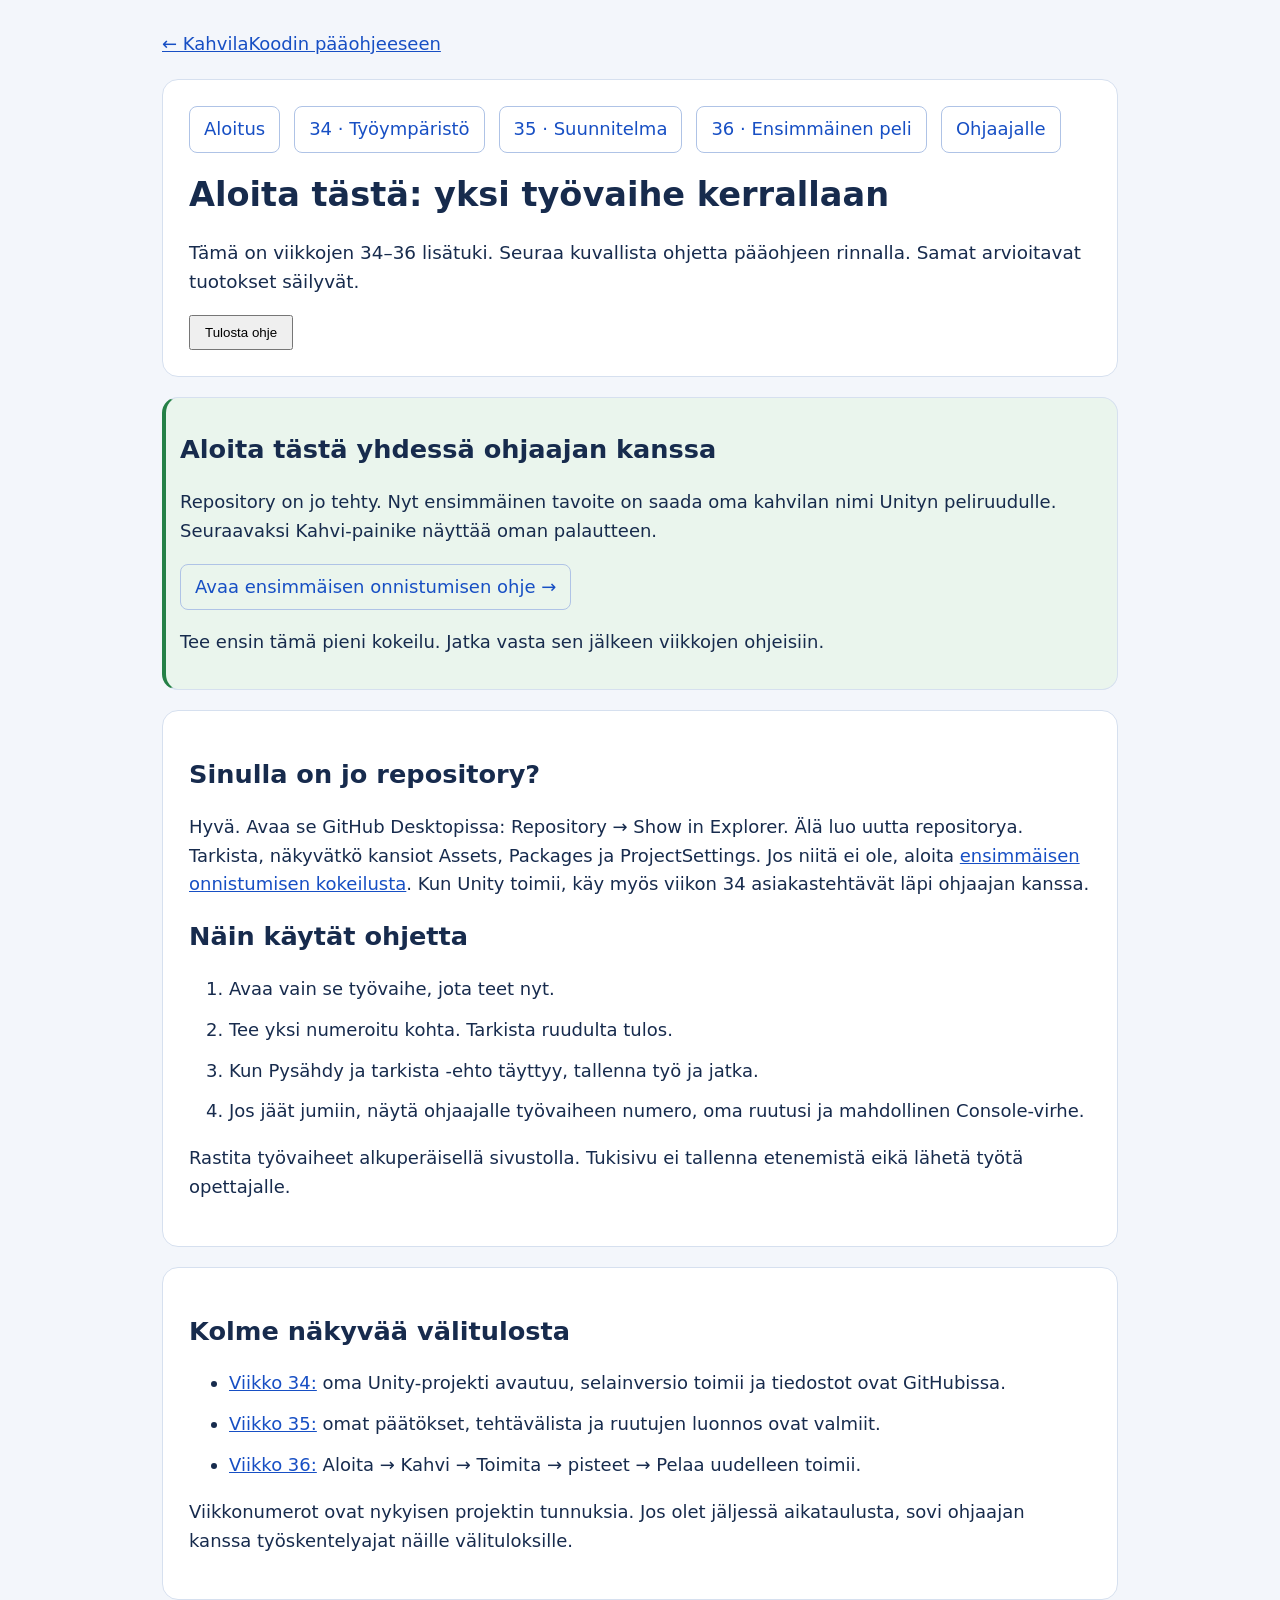
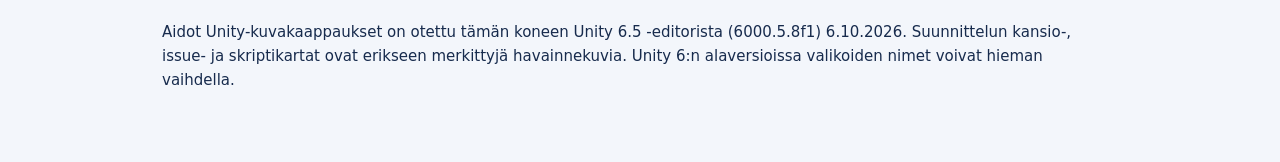
==== tuki/index.html @ bd563453 "Lisää kuvallinen Unity 6 -aloitustuki viikoille 34–36" ====
<!doctype html><html lang="fi"><head><meta charset="utf-8"><meta name="viewport" content="width=device-width,initial-scale=1"><title>Aloita tästä: yksi työvaihe kerrallaan – KahvilaKoodi</title><link rel="stylesheet" href="tuki.css"></head><body><main><a href="../index.html">← KahvilaKoodin pääohjeeseen</a><header><nav aria-label="Tukimateriaalin sivut"><a class="pill" href="index.html">Aloitus</a><a class="pill" href="viikko-34.html">34 · Työympäristö</a><a class="pill" href="viikko-35.html">35 · Suunnitelma</a><a class="pill" href="viikko-36.html">36 · Ensimmäinen peli</a><a class="pill" href="ohjaajalle.html">Ohjaajalle</a></nav><h1>Aloita tästä: yksi työvaihe kerrallaan</h1><p class="lead">Tämä on viikkojen 34–36 lisätuki. Seuraa kuvallista ohjetta pääohjeen rinnalla. Samat arvioitavat tuotokset säilyvät.</p><button class="print" onclick="window.print()">Tulosta ohje</button></header><section class="check"><h2>Aloita tästä yhdessä ohjaajan kanssa</h2><p>Repository on jo tehty. Nyt ensimmäinen tavoite on saada oma kahvilan nimi Unityn peliruudulle. Seuraavaksi Kahvi-painike näyttää oman palautteen.</p><a class="pill" href="ensimmainen-onnistuminen.html">Avaa ensimmäisen onnistumisen ohje →</a><p>Tee ensin tämä pieni kokeilu. Jatka vasta sen jälkeen viikkojen ohjeisiin.</p></section><section><h2>Sinulla on jo repository?</h2><p>Hyvä. Avaa se GitHub Desktopissa: Repository → Show in Explorer. Älä luo uutta repositorya. Tarkista, näkyvätkö kansiot Assets, Packages ja ProjectSettings. Jos niitä ei ole, aloita <a href="ensimmainen-onnistuminen.html">ensimmäisen onnistumisen kokeilusta</a>. Kun Unity toimii, käy myös viikon 34 asiakastehtävät läpi ohjaajan kanssa.</p><h2>Näin käytät ohjetta</h2><ol><li>Avaa vain se työvaihe, jota teet nyt.</li><li>Tee yksi numeroitu kohta. Tarkista ruudulta tulos.</li><li>Kun Pysähdy ja tarkista -ehto täyttyy, tallenna työ ja jatka.</li><li>Jos jäät jumiin, näytä ohjaajalle työvaiheen numero, oma ruutusi ja mahdollinen Console-virhe.</li></ol><p>Rastita työvaiheet alkuperäisellä sivustolla. Tukisivu ei tallenna etenemistä eikä lähetä työtä opettajalle.</p></section><section><h2>Kolme näkyvää välitulosta</h2><ul><li><a href="viikko-34.html">Viikko 34:</a> oma Unity-projekti avautuu, selainversio toimii ja tiedostot ovat GitHubissa.</li><li><a href="viikko-35.html">Viikko 35:</a> omat päätökset, tehtävälista ja ruutujen luonnos ovat valmiit.</li><li><a href="viikko-36.html">Viikko 36:</a> Aloita → Kahvi → Toimita → pisteet → Pelaa uudelleen toimii.</li></ul><p>Viikkonumerot ovat nykyisen projektin tunnuksia. Jos olet jäljessä aikataulusta, sovi ohjaajan kanssa työskentelyajat näille välituloksille.</p></section><footer>Aidot Unity-kuvakaappaukset on otettu tämän koneen Unity 6.5 -editorista (6000.5.8f1) 6.10.2026. Suunnittelun kansio-, issue- ja skriptikartat ovat erikseen merkittyjä havainnekuvia. Unity 6:n alaversioissa valikoiden nimet voivat hieman vaihdella.</footer></main></body></html>
---- tuki/tuki.css ----
*{box-sizing:border-box}body{margin:0;background:#f3f6fb;color:#172b4d;font:18px/1.6 system-ui,sans-serif}main{max-width:1000px;margin:auto;padding:30px 22px 70px}header,section,aside{background:white;border:1px solid #d6e0ef;border-radius:16px;padding:26px;margin:20px 0}h1{font-size:2.1rem;line-height:1.2}h2{font-size:1.6rem;line-height:1.3}h3{font-size:1.15rem}a{color:#174fc4}nav{display:flex;gap:14px;flex-wrap:wrap}.pill{display:inline-block;padding:8px 14px;border:1px solid #afc3e6;border-radius:8px;text-decoration:none}.lead{font-size:1.15rem}.check{background:#eaf5ed;padding:14px;border-left:4px solid #258047}.help{background:#fff5df;padding:14px;border-left:4px solid #a16a08}li{margin:12px 0}code{background:#eef2f8;padding:2px 5px;border-radius:4px}pre{background:#172b4d;color:white;padding:20px;overflow:auto;font-size:15px;line-height:1.5}pre code{background:transparent;padding:0}figure{margin:22px 0}img{display:block;width:100%;height:auto;border:1px solid #cad6e8;border-radius:8px}figcaption{font-size:15px;color:#46546b;margin-top:8px}table{border-collapse:collapse;width:100%;font-size:16px}td,th{padding:10px;border:1px solid #cbd5e1;text-align:left}summary{cursor:pointer;font-weight:650;padding:10px}section{scroll-margin-top:18px}.steps{padding-left:28px}button{padding:8px 14px;cursor:pointer}footer{font-size:15px} @media(max-width:600px){main{padding:16px 10px}header,section,aside{padding:18px}h1{font-size:1.7rem}table{font-size:14px}td,th{padding:6px}}@media print{body{background:white;font-size:12pt}nav,.print,button{display:none}section{break-inside:avoid;border-radius:0;padding:12px}details{display:block}main{padding:0;max-width:none}a{color:inherit}img{max-height:430px;object-fit:contain}}
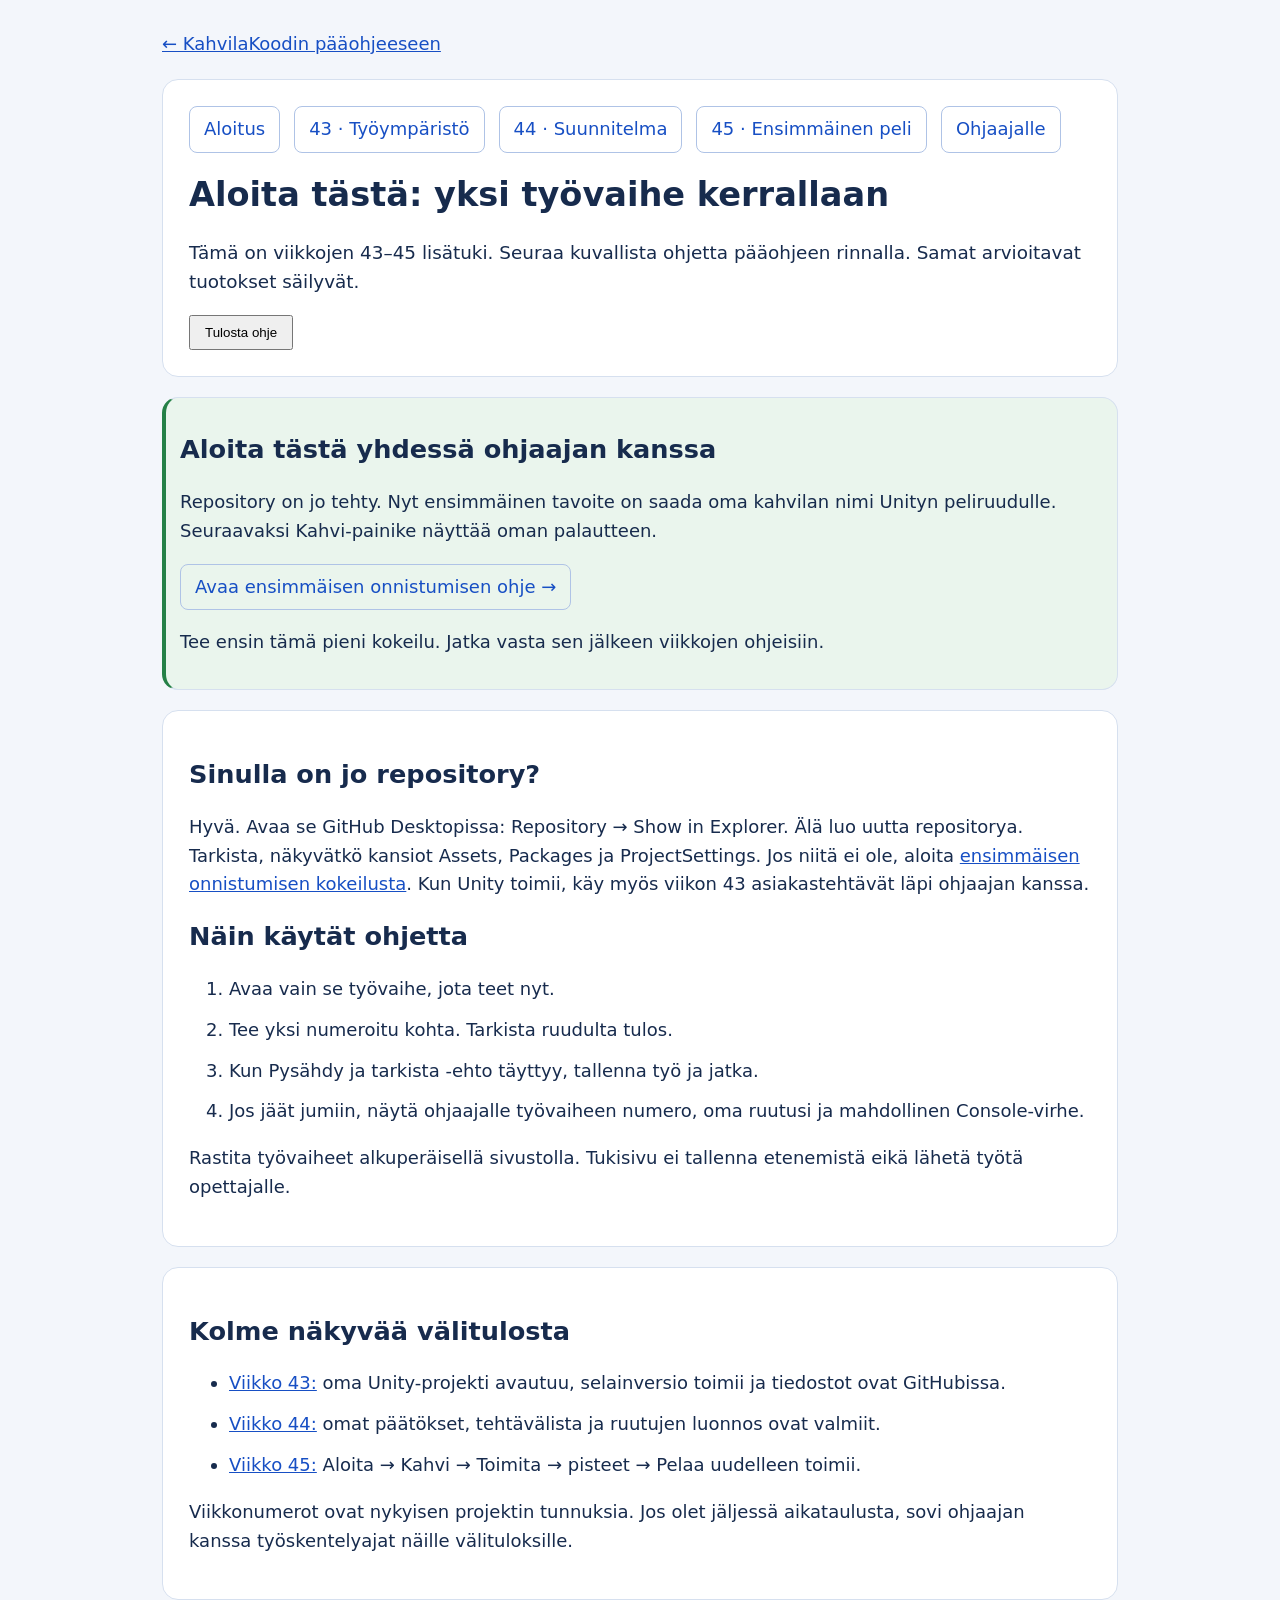
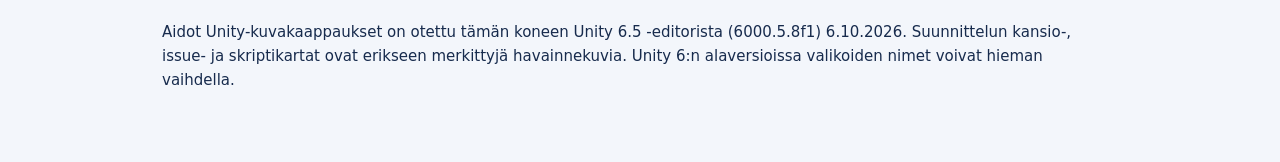
==== commit ced811f0: "KahvilaKoodi alkaa alusta: viikot 43–51/2026 ja 2–7/2027 Sisältö ja 15 työviikkoa ennallaan, uusi aj" ====
--- a/tuki/index.html
+++ b/tuki/index.html
@@ -1 +1 @@
-<!doctype html><html lang="fi"><head><meta charset="utf-8"><meta name="viewport" content="width=device-width,initial-scale=1"><title>Aloita tästä: yksi työvaihe kerrallaan – KahvilaKoodi</title><link rel="stylesheet" href="tuki.css"></head><body><main><a href="../index.html">← KahvilaKoodin pääohjeeseen</a><header><nav aria-label="Tukimateriaalin sivut"><a class="pill" href="index.html">Aloitus</a><a class="pill" href="viikko-34.html">34 · Työympäristö</a><a class="pill" href="viikko-35.html">35 · Suunnitelma</a><a class="pill" href="viikko-36.html">36 · Ensimmäinen peli</a><a class="pill" href="ohjaajalle.html">Ohjaajalle</a></nav><h1>Aloita tästä: yksi työvaihe kerrallaan</h1><p class="lead">Tämä on viikkojen 34–36 lisätuki. Seuraa kuvallista ohjetta pääohjeen rinnalla. Samat arvioitavat tuotokset säilyvät.</p><button class="print" onclick="window.print()">Tulosta ohje</button></header><section class="check"><h2>Aloita tästä yhdessä ohjaajan kanssa</h2><p>Repository on jo tehty. Nyt ensimmäinen tavoite on saada oma kahvilan nimi Unityn peliruudulle. Seuraavaksi Kahvi-painike näyttää oman palautteen.</p><a class="pill" href="ensimmainen-onnistuminen.html">Avaa ensimmäisen onnistumisen ohje →</a><p>Tee ensin tämä pieni kokeilu. Jatka vasta sen jälkeen viikkojen ohjeisiin.</p></section><section><h2>Sinulla on jo repository?</h2><p>Hyvä. Avaa se GitHub Desktopissa: Repository → Show in Explorer. Älä luo uutta repositorya. Tarkista, näkyvätkö kansiot Assets, Packages ja ProjectSettings. Jos niitä ei ole, aloita <a href="ensimmainen-onnistuminen.html">ensimmäisen onnistumisen kokeilusta</a>. Kun Unity toimii, käy myös viikon 34 asiakastehtävät läpi ohjaajan kanssa.</p><h2>Näin käytät ohjetta</h2><ol><li>Avaa vain se työvaihe, jota teet nyt.</li><li>Tee yksi numeroitu kohta. Tarkista ruudulta tulos.</li><li>Kun Pysähdy ja tarkista -ehto täyttyy, tallenna työ ja jatka.</li><li>Jos jäät jumiin, näytä ohjaajalle työvaiheen numero, oma ruutusi ja mahdollinen Console-virhe.</li></ol><p>Rastita työvaiheet alkuperäisellä sivustolla. Tukisivu ei tallenna etenemistä eikä lähetä työtä opettajalle.</p></section><section><h2>Kolme näkyvää välitulosta</h2><ul><li><a href="viikko-34.html">Viikko 34:</a> oma Unity-projekti avautuu, selainversio toimii ja tiedostot ovat GitHubissa.</li><li><a href="viikko-35.html">Viikko 35:</a> omat päätökset, tehtävälista ja ruutujen luonnos ovat valmiit.</li><li><a href="viikko-36.html">Viikko 36:</a> Aloita → Kahvi → Toimita → pisteet → Pelaa uudelleen toimii.</li></ul><p>Viikkonumerot ovat nykyisen projektin tunnuksia. Jos olet jäljessä aikataulusta, sovi ohjaajan kanssa työskentelyajat näille välituloksille.</p></section><footer>Aidot Unity-kuvakaappaukset on otettu tämän koneen Unity 6.5 -editorista (6000.5.8f1) 6.10.2026. Suunnittelun kansio-, issue- ja skriptikartat ovat erikseen merkittyjä havainnekuvia. Unity 6:n alaversioissa valikoiden nimet voivat hieman vaihdella.</footer></main></body></html>+<!doctype html><html lang="fi"><head><meta charset="utf-8"><meta name="viewport" content="width=device-width,initial-scale=1"><title>Aloita tästä: yksi työvaihe kerrallaan – KahvilaKoodi</title><link rel="stylesheet" href="tuki.css"></head><body><main><a href="../index.html">← KahvilaKoodin pääohjeeseen</a><header><nav aria-label="Tukimateriaalin sivut"><a class="pill" href="index.html">Aloitus</a><a class="pill" href="viikko-43.html">43 · Työympäristö</a><a class="pill" href="viikko-44.html">44 · Suunnitelma</a><a class="pill" href="viikko-45.html">45 · Ensimmäinen peli</a><a class="pill" href="ohjaajalle.html">Ohjaajalle</a></nav><h1>Aloita tästä: yksi työvaihe kerrallaan</h1><p class="lead">Tämä on viikkojen 43–45 lisätuki. Seuraa kuvallista ohjetta pääohjeen rinnalla. Samat arvioitavat tuotokset säilyvät.</p><button class="print" onclick="window.print()">Tulosta ohje</button></header><section class="check"><h2>Aloita tästä yhdessä ohjaajan kanssa</h2><p>Repository on jo tehty. Nyt ensimmäinen tavoite on saada oma kahvilan nimi Unityn peliruudulle. Seuraavaksi Kahvi-painike näyttää oman palautteen.</p><a class="pill" href="ensimmainen-onnistuminen.html">Avaa ensimmäisen onnistumisen ohje →</a><p>Tee ensin tämä pieni kokeilu. Jatka vasta sen jälkeen viikkojen ohjeisiin.</p></section><section><h2>Sinulla on jo repository?</h2><p>Hyvä. Avaa se GitHub Desktopissa: Repository → Show in Explorer. Älä luo uutta repositorya. Tarkista, näkyvätkö kansiot Assets, Packages ja ProjectSettings. Jos niitä ei ole, aloita <a href="ensimmainen-onnistuminen.html">ensimmäisen onnistumisen kokeilusta</a>. Kun Unity toimii, käy myös viikon 43 asiakastehtävät läpi ohjaajan kanssa.</p><h2>Näin käytät ohjetta</h2><ol><li>Avaa vain se työvaihe, jota teet nyt.</li><li>Tee yksi numeroitu kohta. Tarkista ruudulta tulos.</li><li>Kun Pysähdy ja tarkista -ehto täyttyy, tallenna työ ja jatka.</li><li>Jos jäät jumiin, näytä ohjaajalle työvaiheen numero, oma ruutusi ja mahdollinen Console-virhe.</li></ol><p>Rastita työvaiheet alkuperäisellä sivustolla. Tukisivu ei tallenna etenemistä eikä lähetä työtä opettajalle.</p></section><section><h2>Kolme näkyvää välitulosta</h2><ul><li><a href="viikko-43.html">Viikko 43:</a> oma Unity-projekti avautuu, selainversio toimii ja tiedostot ovat GitHubissa.</li><li><a href="viikko-44.html">Viikko 44:</a> omat päätökset, tehtävälista ja ruutujen luonnos ovat valmiit.</li><li><a href="viikko-45.html">Viikko 45:</a> Aloita → Kahvi → Toimita → pisteet → Pelaa uudelleen toimii.</li></ul><p>Viikkonumerot ovat nykyisen projektin tunnuksia. Jos olet jäljessä aikataulusta, sovi ohjaajan kanssa työskentelyajat näille välituloksille.</p></section><footer>Aidot Unity-kuvakaappaukset on otettu tämän koneen Unity 6.5 -editorista (6000.5.8f1) 6.10.2026. Suunnittelun kansio-, issue- ja skriptikartat ovat erikseen merkittyjä havainnekuvia. Unity 6:n alaversioissa valikoiden nimet voivat hieman vaihdella.</footer></main></body></html>
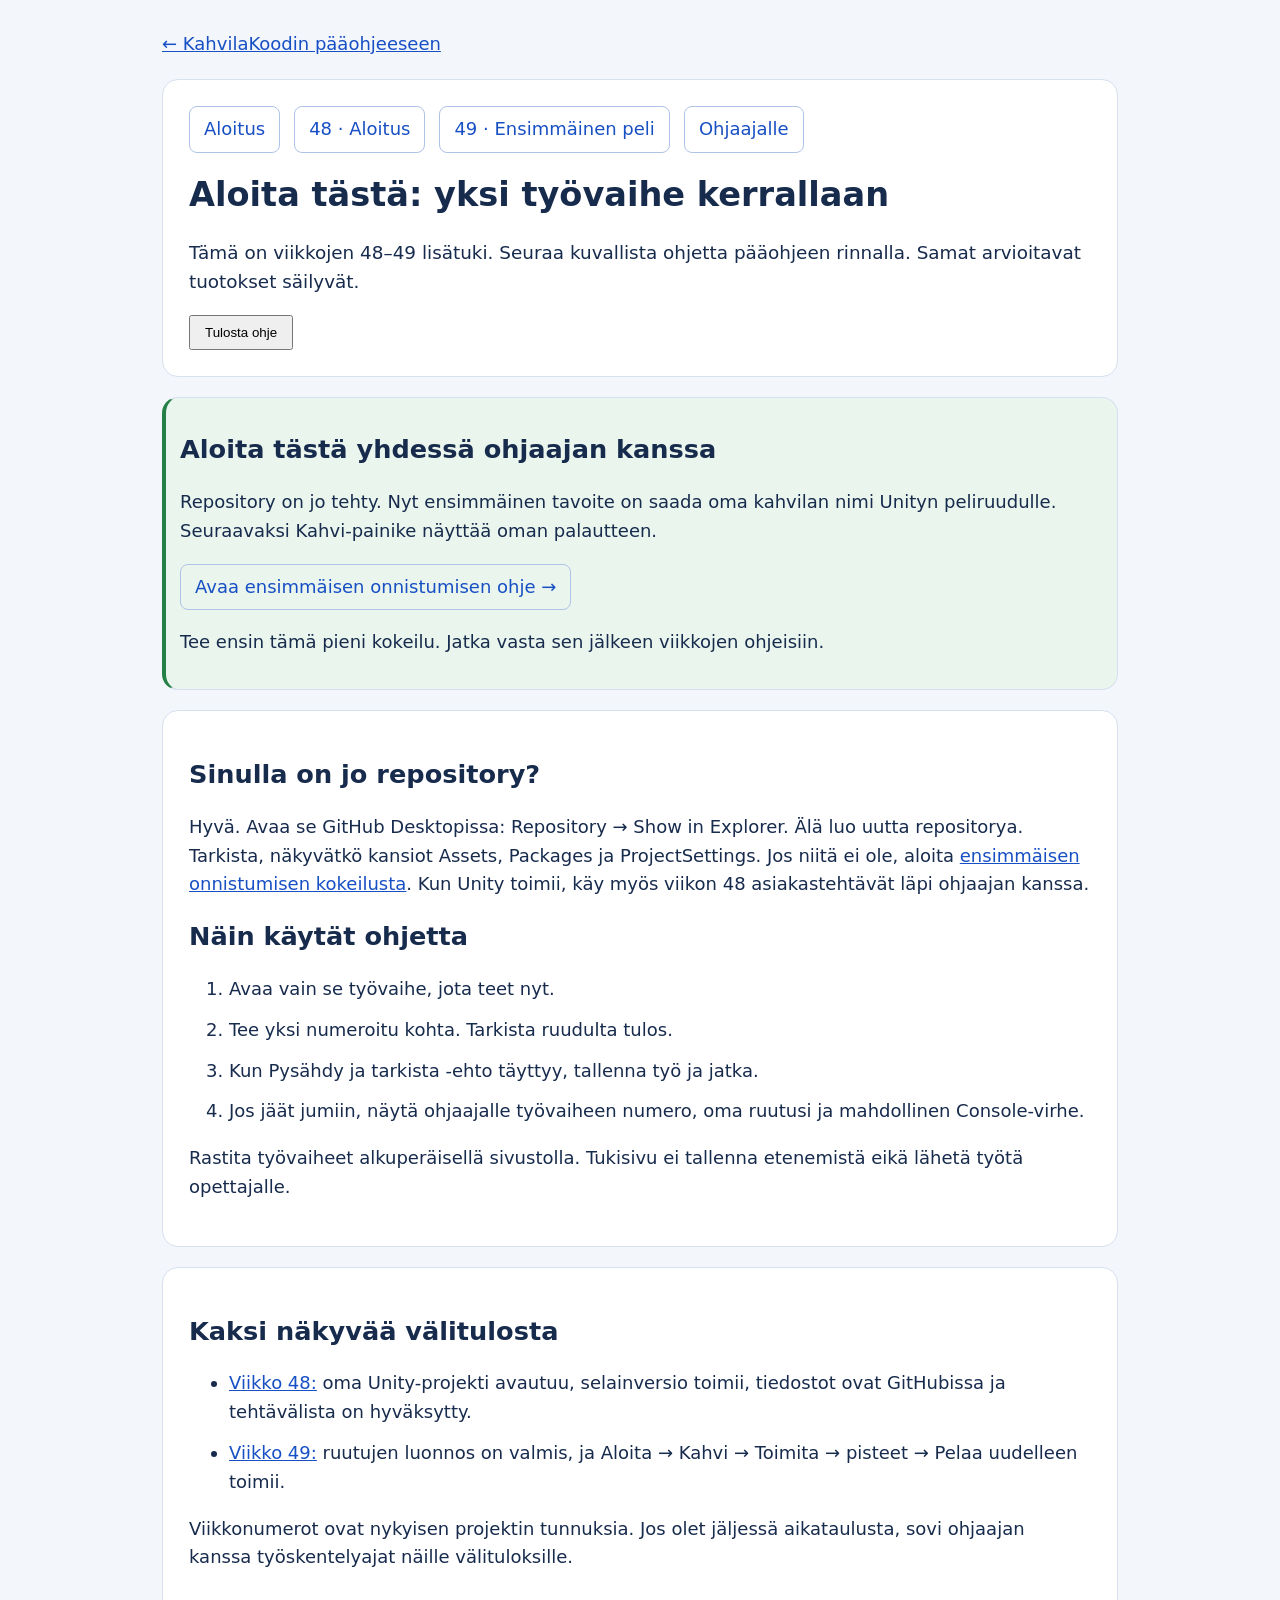
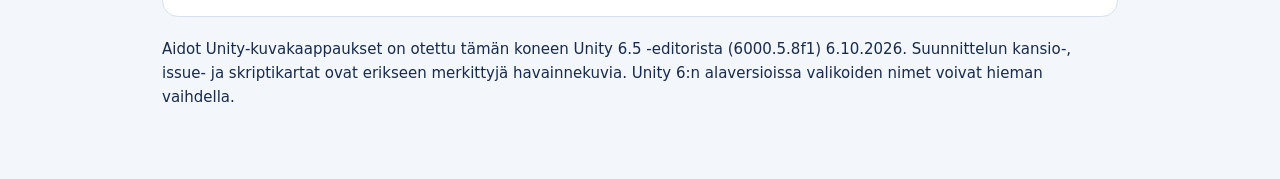
==== commit 9102d68b: "KahvilaKoodi: kevennys ja uusi aikataulu vk 48–4, luovutus pe 29.1.2027 - 10 viikkoa (vk 48–53/2026 " ====
--- a/tuki/index.html
+++ b/tuki/index.html
@@ -1 +1 @@
-<!doctype html><html lang="fi"><head><meta charset="utf-8"><meta name="viewport" content="width=device-width,initial-scale=1"><title>Aloita tästä: yksi työvaihe kerrallaan – KahvilaKoodi</title><link rel="stylesheet" href="tuki.css"></head><body><main><a href="../index.html">← KahvilaKoodin pääohjeeseen</a><header><nav aria-label="Tukimateriaalin sivut"><a class="pill" href="index.html">Aloitus</a><a class="pill" href="viikko-43.html">43 · Työympäristö</a><a class="pill" href="viikko-44.html">44 · Suunnitelma</a><a class="pill" href="viikko-45.html">45 · Ensimmäinen peli</a><a class="pill" href="ohjaajalle.html">Ohjaajalle</a></nav><h1>Aloita tästä: yksi työvaihe kerrallaan</h1><p class="lead">Tämä on viikkojen 43–45 lisätuki. Seuraa kuvallista ohjetta pääohjeen rinnalla. Samat arvioitavat tuotokset säilyvät.</p><button class="print" onclick="window.print()">Tulosta ohje</button></header><section class="check"><h2>Aloita tästä yhdessä ohjaajan kanssa</h2><p>Repository on jo tehty. Nyt ensimmäinen tavoite on saada oma kahvilan nimi Unityn peliruudulle. Seuraavaksi Kahvi-painike näyttää oman palautteen.</p><a class="pill" href="ensimmainen-onnistuminen.html">Avaa ensimmäisen onnistumisen ohje →</a><p>Tee ensin tämä pieni kokeilu. Jatka vasta sen jälkeen viikkojen ohjeisiin.</p></section><section><h2>Sinulla on jo repository?</h2><p>Hyvä. Avaa se GitHub Desktopissa: Repository → Show in Explorer. Älä luo uutta repositorya. Tarkista, näkyvätkö kansiot Assets, Packages ja ProjectSettings. Jos niitä ei ole, aloita <a href="ensimmainen-onnistuminen.html">ensimmäisen onnistumisen kokeilusta</a>. Kun Unity toimii, käy myös viikon 43 asiakastehtävät läpi ohjaajan kanssa.</p><h2>Näin käytät ohjetta</h2><ol><li>Avaa vain se työvaihe, jota teet nyt.</li><li>Tee yksi numeroitu kohta. Tarkista ruudulta tulos.</li><li>Kun Pysähdy ja tarkista -ehto täyttyy, tallenna työ ja jatka.</li><li>Jos jäät jumiin, näytä ohjaajalle työvaiheen numero, oma ruutusi ja mahdollinen Console-virhe.</li></ol><p>Rastita työvaiheet alkuperäisellä sivustolla. Tukisivu ei tallenna etenemistä eikä lähetä työtä opettajalle.</p></section><section><h2>Kolme näkyvää välitulosta</h2><ul><li><a href="viikko-43.html">Viikko 43:</a> oma Unity-projekti avautuu, selainversio toimii ja tiedostot ovat GitHubissa.</li><li><a href="viikko-44.html">Viikko 44:</a> omat päätökset, tehtävälista ja ruutujen luonnos ovat valmiit.</li><li><a href="viikko-45.html">Viikko 45:</a> Aloita → Kahvi → Toimita → pisteet → Pelaa uudelleen toimii.</li></ul><p>Viikkonumerot ovat nykyisen projektin tunnuksia. Jos olet jäljessä aikataulusta, sovi ohjaajan kanssa työskentelyajat näille välituloksille.</p></section><footer>Aidot Unity-kuvakaappaukset on otettu tämän koneen Unity 6.5 -editorista (6000.5.8f1) 6.10.2026. Suunnittelun kansio-, issue- ja skriptikartat ovat erikseen merkittyjä havainnekuvia. Unity 6:n alaversioissa valikoiden nimet voivat hieman vaihdella.</footer></main></body></html>+<!doctype html><html lang="fi"><head><meta charset="utf-8"><meta name="viewport" content="width=device-width,initial-scale=1"><title>Aloita tästä: yksi työvaihe kerrallaan – KahvilaKoodi</title><link rel="stylesheet" href="tuki.css"></head><body><main><a href="../index.html">← KahvilaKoodin pääohjeeseen</a><header><nav aria-label="Tukimateriaalin sivut"><a class="pill" href="index.html">Aloitus</a><a class="pill" href="viikko-48.html">48 · Aloitus</a><a class="pill" href="viikko-49.html">49 · Ensimmäinen peli</a><a class="pill" href="ohjaajalle.html">Ohjaajalle</a></nav><h1>Aloita tästä: yksi työvaihe kerrallaan</h1><p class="lead">Tämä on viikkojen 48–49 lisätuki. Seuraa kuvallista ohjetta pääohjeen rinnalla. Samat arvioitavat tuotokset säilyvät.</p><button class="print" onclick="window.print()">Tulosta ohje</button></header><section class="check"><h2>Aloita tästä yhdessä ohjaajan kanssa</h2><p>Repository on jo tehty. Nyt ensimmäinen tavoite on saada oma kahvilan nimi Unityn peliruudulle. Seuraavaksi Kahvi-painike näyttää oman palautteen.</p><a class="pill" href="ensimmainen-onnistuminen.html">Avaa ensimmäisen onnistumisen ohje →</a><p>Tee ensin tämä pieni kokeilu. Jatka vasta sen jälkeen viikkojen ohjeisiin.</p></section><section><h2>Sinulla on jo repository?</h2><p>Hyvä. Avaa se GitHub Desktopissa: Repository → Show in Explorer. Älä luo uutta repositorya. Tarkista, näkyvätkö kansiot Assets, Packages ja ProjectSettings. Jos niitä ei ole, aloita <a href="ensimmainen-onnistuminen.html">ensimmäisen onnistumisen kokeilusta</a>. Kun Unity toimii, käy myös viikon 48 asiakastehtävät läpi ohjaajan kanssa.</p><h2>Näin käytät ohjetta</h2><ol><li>Avaa vain se työvaihe, jota teet nyt.</li><li>Tee yksi numeroitu kohta. Tarkista ruudulta tulos.</li><li>Kun Pysähdy ja tarkista -ehto täyttyy, tallenna työ ja jatka.</li><li>Jos jäät jumiin, näytä ohjaajalle työvaiheen numero, oma ruutusi ja mahdollinen Console-virhe.</li></ol><p>Rastita työvaiheet alkuperäisellä sivustolla. Tukisivu ei tallenna etenemistä eikä lähetä työtä opettajalle.</p></section><section><h2>Kaksi näkyvää välitulosta</h2><ul><li><a href="viikko-48.html">Viikko 48:</a> oma Unity-projekti avautuu, selainversio toimii, tiedostot ovat GitHubissa ja tehtävälista on hyväksytty.</li><li><a href="viikko-49.html">Viikko 49:</a> ruutujen luonnos on valmis, ja Aloita → Kahvi → Toimita → pisteet → Pelaa uudelleen toimii.</li></ul><p>Viikkonumerot ovat nykyisen projektin tunnuksia. Jos olet jäljessä aikataulusta, sovi ohjaajan kanssa työskentelyajat näille välituloksille.</p></section><footer>Aidot Unity-kuvakaappaukset on otettu tämän koneen Unity 6.5 -editorista (6000.5.8f1) 6.10.2026. Suunnittelun kansio-, issue- ja skriptikartat ovat erikseen merkittyjä havainnekuvia. Unity 6:n alaversioissa valikoiden nimet voivat hieman vaihdella.</footer></main></body></html>
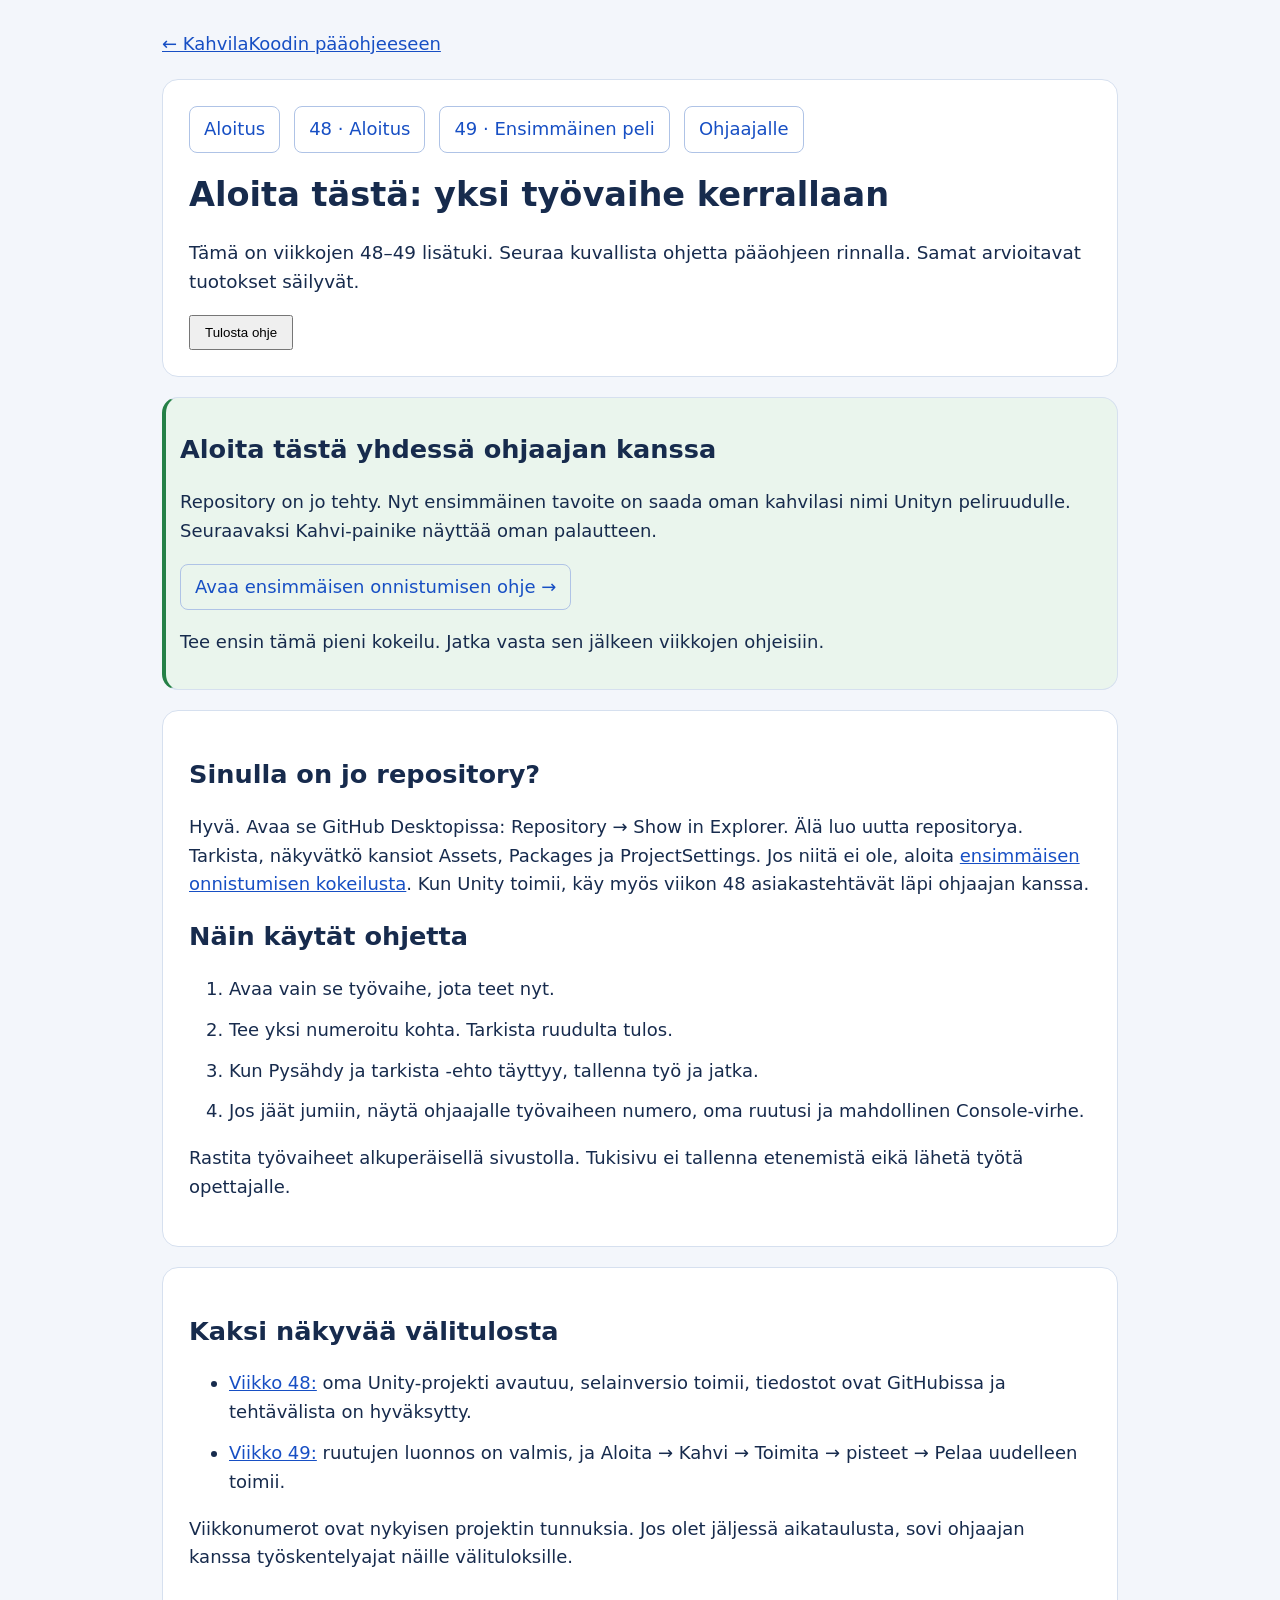
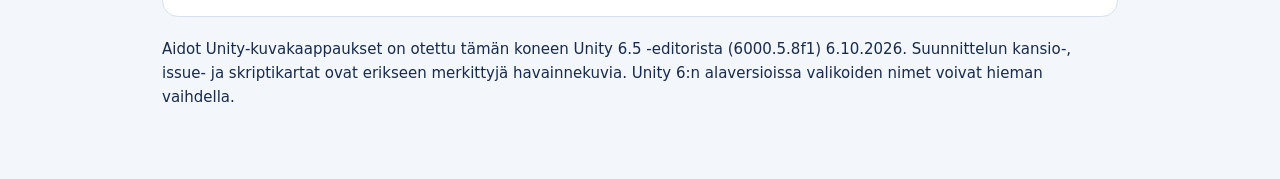
==== commit 9fef3a3f: "Selkeytä tehtävänantojen ja tukimateriaalien suomen kieltä" ====
--- a/tuki/index.html
+++ b/tuki/index.html
@@ -1 +1 @@
-<!doctype html><html lang="fi"><head><meta charset="utf-8"><meta name="viewport" content="width=device-width,initial-scale=1"><title>Aloita tästä: yksi työvaihe kerrallaan – KahvilaKoodi</title><link rel="stylesheet" href="tuki.css"></head><body><main><a href="../index.html">← KahvilaKoodin pääohjeeseen</a><header><nav aria-label="Tukimateriaalin sivut"><a class="pill" href="index.html">Aloitus</a><a class="pill" href="viikko-48.html">48 · Aloitus</a><a class="pill" href="viikko-49.html">49 · Ensimmäinen peli</a><a class="pill" href="ohjaajalle.html">Ohjaajalle</a></nav><h1>Aloita tästä: yksi työvaihe kerrallaan</h1><p class="lead">Tämä on viikkojen 48–49 lisätuki. Seuraa kuvallista ohjetta pääohjeen rinnalla. Samat arvioitavat tuotokset säilyvät.</p><button class="print" onclick="window.print()">Tulosta ohje</button></header><section class="check"><h2>Aloita tästä yhdessä ohjaajan kanssa</h2><p>Repository on jo tehty. Nyt ensimmäinen tavoite on saada oma kahvilan nimi Unityn peliruudulle. Seuraavaksi Kahvi-painike näyttää oman palautteen.</p><a class="pill" href="ensimmainen-onnistuminen.html">Avaa ensimmäisen onnistumisen ohje →</a><p>Tee ensin tämä pieni kokeilu. Jatka vasta sen jälkeen viikkojen ohjeisiin.</p></section><section><h2>Sinulla on jo repository?</h2><p>Hyvä. Avaa se GitHub Desktopissa: Repository → Show in Explorer. Älä luo uutta repositorya. Tarkista, näkyvätkö kansiot Assets, Packages ja ProjectSettings. Jos niitä ei ole, aloita <a href="ensimmainen-onnistuminen.html">ensimmäisen onnistumisen kokeilusta</a>. Kun Unity toimii, käy myös viikon 48 asiakastehtävät läpi ohjaajan kanssa.</p><h2>Näin käytät ohjetta</h2><ol><li>Avaa vain se työvaihe, jota teet nyt.</li><li>Tee yksi numeroitu kohta. Tarkista ruudulta tulos.</li><li>Kun Pysähdy ja tarkista -ehto täyttyy, tallenna työ ja jatka.</li><li>Jos jäät jumiin, näytä ohjaajalle työvaiheen numero, oma ruutusi ja mahdollinen Console-virhe.</li></ol><p>Rastita työvaiheet alkuperäisellä sivustolla. Tukisivu ei tallenna etenemistä eikä lähetä työtä opettajalle.</p></section><section><h2>Kaksi näkyvää välitulosta</h2><ul><li><a href="viikko-48.html">Viikko 48:</a> oma Unity-projekti avautuu, selainversio toimii, tiedostot ovat GitHubissa ja tehtävälista on hyväksytty.</li><li><a href="viikko-49.html">Viikko 49:</a> ruutujen luonnos on valmis, ja Aloita → Kahvi → Toimita → pisteet → Pelaa uudelleen toimii.</li></ul><p>Viikkonumerot ovat nykyisen projektin tunnuksia. Jos olet jäljessä aikataulusta, sovi ohjaajan kanssa työskentelyajat näille välituloksille.</p></section><footer>Aidot Unity-kuvakaappaukset on otettu tämän koneen Unity 6.5 -editorista (6000.5.8f1) 6.10.2026. Suunnittelun kansio-, issue- ja skriptikartat ovat erikseen merkittyjä havainnekuvia. Unity 6:n alaversioissa valikoiden nimet voivat hieman vaihdella.</footer></main></body></html>+<!doctype html><html lang="fi"><head><meta charset="utf-8"><meta name="viewport" content="width=device-width,initial-scale=1"><title>Aloita tästä: yksi työvaihe kerrallaan – KahvilaKoodi</title><link rel="stylesheet" href="tuki.css"></head><body><main><a href="../index.html">← KahvilaKoodin pääohjeeseen</a><header><nav aria-label="Tukimateriaalin sivut"><a class="pill" href="index.html">Aloitus</a><a class="pill" href="viikko-48.html">48 · Aloitus</a><a class="pill" href="viikko-49.html">49 · Ensimmäinen peli</a><a class="pill" href="ohjaajalle.html">Ohjaajalle</a></nav><h1>Aloita tästä: yksi työvaihe kerrallaan</h1><p class="lead">Tämä on viikkojen 48–49 lisätuki. Seuraa kuvallista ohjetta pääohjeen rinnalla. Samat arvioitavat tuotokset säilyvät.</p><button class="print" onclick="window.print()">Tulosta ohje</button></header><section class="check"><h2>Aloita tästä yhdessä ohjaajan kanssa</h2><p>Repository on jo tehty. Nyt ensimmäinen tavoite on saada oman kahvilasi nimi Unityn peliruudulle. Seuraavaksi Kahvi-painike näyttää oman palautteen.</p><a class="pill" href="ensimmainen-onnistuminen.html">Avaa ensimmäisen onnistumisen ohje →</a><p>Tee ensin tämä pieni kokeilu. Jatka vasta sen jälkeen viikkojen ohjeisiin.</p></section><section><h2>Sinulla on jo repository?</h2><p>Hyvä. Avaa se GitHub Desktopissa: Repository → Show in Explorer. Älä luo uutta repositorya. Tarkista, näkyvätkö kansiot Assets, Packages ja ProjectSettings. Jos niitä ei ole, aloita <a href="ensimmainen-onnistuminen.html">ensimmäisen onnistumisen kokeilusta</a>. Kun Unity toimii, käy myös viikon 48 asiakastehtävät läpi ohjaajan kanssa.</p><h2>Näin käytät ohjetta</h2><ol><li>Avaa vain se työvaihe, jota teet nyt.</li><li>Tee yksi numeroitu kohta. Tarkista ruudulta tulos.</li><li>Kun Pysähdy ja tarkista -ehto täyttyy, tallenna työ ja jatka.</li><li>Jos jäät jumiin, näytä ohjaajalle työvaiheen numero, oma ruutusi ja mahdollinen Console-virhe.</li></ol><p>Rastita työvaiheet alkuperäisellä sivustolla. Tukisivu ei tallenna etenemistä eikä lähetä työtä opettajalle.</p></section><section><h2>Kaksi näkyvää välitulosta</h2><ul><li><a href="viikko-48.html">Viikko 48:</a> oma Unity-projekti avautuu, selainversio toimii, tiedostot ovat GitHubissa ja tehtävälista on hyväksytty.</li><li><a href="viikko-49.html">Viikko 49:</a> ruutujen luonnos on valmis, ja Aloita → Kahvi → Toimita → pisteet → Pelaa uudelleen toimii.</li></ul><p>Viikkonumerot ovat nykyisen projektin tunnuksia. Jos olet jäljessä aikataulusta, sovi ohjaajan kanssa työskentelyajat näille välituloksille.</p></section><footer>Aidot Unity-kuvakaappaukset on otettu tämän koneen Unity 6.5 -editorista (6000.5.8f1) 6.10.2026. Suunnittelun kansio-, issue- ja skriptikartat ovat erikseen merkittyjä havainnekuvia. Unity 6:n alaversioissa valikoiden nimet voivat hieman vaihdella.</footer></main></body></html>
